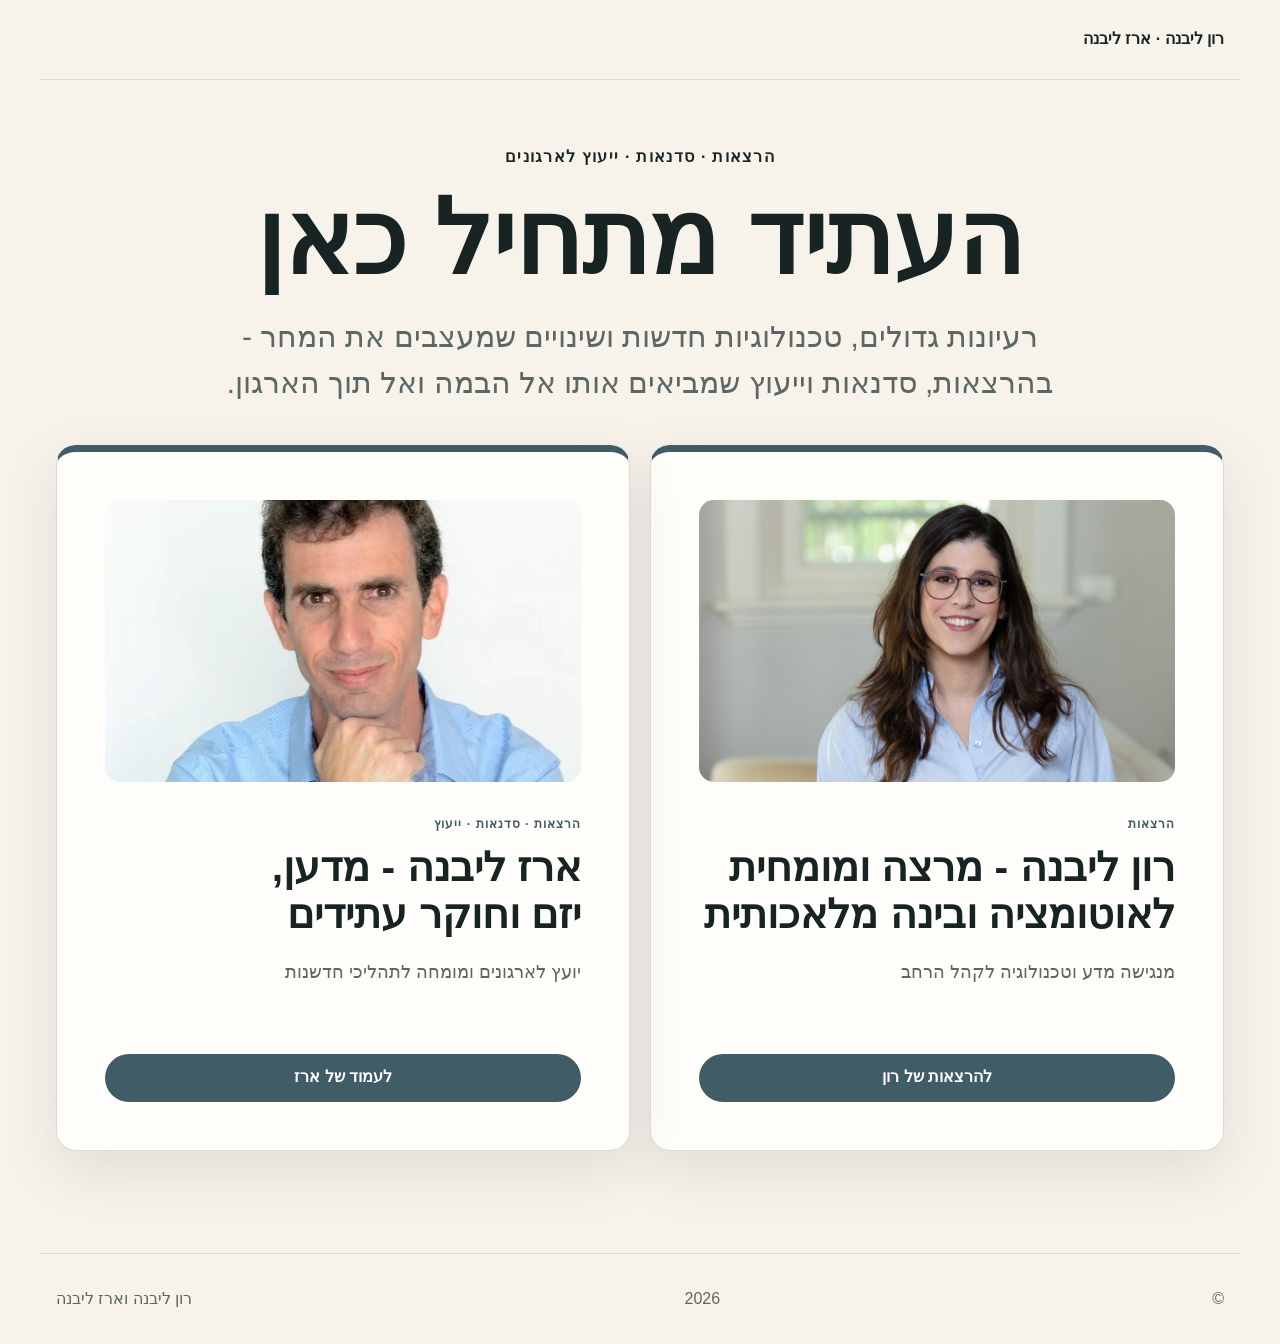
==== index.html @ 90729478 "feat: refresh speaker site and client proof" ====
<!doctype html>
<html lang="he" dir="rtl">
<head>
  <meta charset="utf-8">
  <meta name="viewport" content="width=device-width, initial-scale=1">
  <title>רון ליבנה · ארז ליבנה</title>
  <meta name="description" content="האתר הרשמי של רון ליבנה וארז ליבנה: הרצאות לארגונים על בינה מלאכותית, מדע, עתיד וחדשנות, לצד סדנאות וייעוץ להנהלות.">
  <link rel="canonical" href="https://ronronlivneh-prog.github.io/">
  <meta property="og:title" content="רון ליבנה · ארז ליבנה - הרצאות לארגונים">
  <meta property="og:description" content="שני מרצים ושני מסלולים נפרדים: רון על AI, מדע וטכנולוגיה; ארז על עתיד, חדשנות וחשיבה אסטרטגית.">
  <meta property="og:url" content="https://ronronlivneh-prog.github.io/">
  <meta property="og:image" content="https://ronronlivneh-prog.github.io/assets/images/ron/ron-livneh-blue-shirt.jpg">
  <link rel="stylesheet" href="/assets/css/styles.css">
  <script src="/assets/js/site.js" defer></script>
</head>
<body>
  <a class="skip-link" href="#main">דלגו לתוכן</a>
  <header class="site-header">
    <a class="site-brand" href="/">רון ליבנה · ארז ליבנה</a>
  </header>
  <main id="main" class="section gateway-section gateway-section--shared-accent">
    <div class="gateway-intro">
      <p class="eyebrow">הרצאות · סדנאות · ייעוץ לארגונים</p>
      <h1>העתיד מתחיל כאן</h1>
      <p>רעיונות גדולים, טכנולוגיות חדשות ושינויים שמעצבים את המחר - בהרצאות, סדנאות וייעוץ שמביאים אותו אל הבמה ואל תוך הארגון.</p>
    </div>
    <div class="speaker-gateway">
      <article class="speaker-card speaker-ron">
        <img class="speaker-card__portrait" src="/assets/images/ron/ron-livneh-blue-shirt.jpg" alt="רון ליבנה" width="1100" height="1650">
        <div>
          <p class="speaker-card__label">הרצאות</p>
          <h2>רון ליבנה - מרצה ומומחית לאוטומציה ובינה מלאכותית</h2>
          <p class="speaker-card__lead">מנגישה מדע וטכנולוגיה לקהל הרחב</p>
        </div>
        <a class="button speaker-route" href="/ron-livneh/">להרצאות של רון</a>
      </article>
      <article class="speaker-card speaker-erez">
        <img class="speaker-card__portrait" src="/assets/images/erez/erez-livneh-portrait.webp" alt="ארז ליבנה" width="449" height="678">
        <div>
          <p class="speaker-card__label">הרצאות · סדנאות · ייעוץ</p>
          <h2>ארז ליבנה - מדען, יזם וחוקר עתידים</h2>
          <p class="speaker-card__lead">יועץ לארגונים ומומחה לתהליכי חדשנות</p>
        </div>
        <a class="button speaker-route" href="/erez-livneh/">לעמוד של ארז</a>
      </article>
    </div>
  </main>
  <footer class="site-footer">© <span data-current-year>2026</span> רון ליבנה וארז ליבנה</footer>
</body>
</html>
---- assets/css/styles.css ----
:root {
  --cream: #f7f3eb;
  --paper: #fffdf9;
  --ink: #182424;
  --muted: #5b6765;
  --line: #d9ddd8;
  --ron: #137d80;
  --ron-soft: #d8efed;
  --erez: #a65332;
  --erez-soft: #f1dfd2;
  --gateway-accent: #405c66;
  --gateway-accent-soft: #e3eaeb;
  --radius: 1.25rem;
  --shadow: 0 1.25rem 3.5rem rgb(24 36 36 / 10%);
  --max-width: 75rem;
}

*, *::before, *::after { box-sizing: border-box; }
html { scroll-behavior: smooth; }

body {
  margin: 0;
  background: var(--cream);
  color: var(--ink);
  font-family: Arial, "Noto Sans Hebrew", sans-serif;
  font-size: 1rem;
  line-height: 1.65;
}

a { color: inherit; }
img { display: block; max-inline-size: 100%; block-size: auto; }
a:focus-visible, button:focus-visible, input:focus-visible, select:focus-visible, textarea:focus-visible {
  outline: 0.2rem solid currentColor;
  outline-offset: 0.2rem;
}

.skip-link {
  position: fixed;
  inset-block-start: 0.5rem;
  inset-inline-start: 0.5rem;
  z-index: 10;
  transform: translateY(-150%);
  background: var(--ink);
  color: white;
  padding: 0.6rem 1rem;
}
.skip-link:focus { transform: translateY(0); }

.site-header, .site-footer, .section {
  width: min(100% - 2rem, var(--max-width));
  margin-inline: auto;
  padding-inline: clamp(0rem, 2vw, 1rem);
}
.site-header {
  display: flex;
  align-items: center;
  justify-content: space-between;
  gap: 1rem;
  min-height: 5rem;
  border-block-end: 1px solid var(--line);
}
.site-brand { font-weight: 700; text-decoration: none; }
.site-nav { display: flex; flex-wrap: wrap; gap: 1.25rem; font-size: 0.95rem; }
.site-nav a { text-decoration: none; }
.site-nav a:hover { text-decoration: underline; text-underline-offset: 0.25em; }
.section { padding-block: clamp(3rem, 8vw, 7rem); }
.gateway-section { padding-block-start: clamp(2rem, 5vw, 4rem); }

h1, h2, h3 { line-height: 1.15; text-wrap: balance; }
h1 { font-size: clamp(2.25rem, 6vw, 5rem); max-width: 15ch; }
.lead { color: var(--muted); font-size: clamp(1.2rem, 2.2vw, 1.6rem); max-width: 46rem; }
.gateway-intro {
  max-width: 68rem;
  margin-inline: auto;
  text-align: center;
}
.gateway-intro h1 {
  max-width: none;
  margin-block: 0.35rem 1rem;
  font-size: clamp(3.25rem, 8vw, 6.75rem);
}
.gateway-intro > p:last-child {
  max-width: 58rem;
  margin: 0 auto;
  color: var(--muted);
  font-size: clamp(1.25rem, 2.4vw, 1.85rem);
  line-height: 1.55;
}
.gateway-intro .eyebrow { font-size: clamp(0.85rem, 1.3vw, 1rem); }
.eyebrow, .speaker-card__label {
  margin-block: 0 0.6rem;
  font-size: 0.78rem;
  font-weight: 800;
  letter-spacing: 0.08em;
}

.speaker-gateway, .content-grid {
  display: grid;
  grid-template-columns: repeat(2, minmax(0, 1fr));
  gap: 1.25rem;
  margin-block-start: 2.5rem;
}
.speaker-card, .contact-panel {
  min-height: 18rem;
  padding: clamp(1.5rem, 4vw, 3rem);
  border: 1px solid var(--line);
  border-radius: var(--radius);
  background: var(--paper);
  box-shadow: var(--shadow);
}
.speaker-card { display: flex; flex-direction: column; justify-content: space-between; gap: 2rem; }
.speaker-card__portrait {
  width: 100%;
  height: clamp(12rem, 22vw, 18rem);
  border-radius: calc(var(--radius) * 0.75);
  background: var(--cream);
  object-fit: cover;
  object-position: center 20%;
}
.speaker-card h2 { margin-block: 0; font-size: clamp(1.75rem, 3.2vw, 2.85rem); }
.speaker-card__lead { color: var(--muted); font-size: 1.15rem; }
.speaker-card.speaker-ron { border-block-start: 0.45rem solid var(--ron); }
.speaker-card.speaker-erez { border-block-start: 0.45rem solid var(--erez); }
.speaker-card.speaker-ron .speaker-card__label { color: var(--ron); }
.speaker-card.speaker-erez .speaker-card__label { color: var(--erez); }
.gateway-section--shared-accent .speaker-card {
  border-block-start: 0.45rem solid var(--gateway-accent);
}
.gateway-section--shared-accent .speaker-card__portrait { background: var(--gateway-accent-soft); }
.gateway-section--shared-accent .speaker-card.speaker-ron .speaker-card__label,
.gateway-section--shared-accent .speaker-card.speaker-erez .speaker-card__label { color: var(--gateway-accent); }
.gateway-section--shared-accent .speaker-card .button { background: var(--gateway-accent); }

.hero,
.story-section,
.lecture-layout,
.special-feature,
.contact-panel {
  display: grid;
  grid-template-columns: minmax(0, 1.05fr) minmax(18rem, 0.75fr);
  align-items: center;
  gap: clamp(2rem, 6vw, 6rem);
}
.hero { min-height: calc(100vh - 5rem); }
.hero__copy > p:not(.eyebrow) { max-width: 42rem; }
.hero__media { margin: 0; border-radius: 50% 50% var(--radius) var(--radius); overflow: hidden; background: var(--ron-soft); }
.hero__media img,
.story-section__media img { display: block; width: 100%; height: auto; }
.hero__media img { aspect-ratio: 4 / 5; object-fit: cover; object-position: center 20%; }

.section--paper {
  width: 100%;
  max-width: none;
  padding-inline: max(calc((100% - var(--max-width)) / 2 + 1rem), 1rem);
  background: var(--paper);
}
.section-heading { max-width: 48rem; margin-block-end: 2.5rem; }
.section-heading h2,
.story-section h2,
.special-feature h2,
.lecture-layout h2,
.takeaway h2,
.credibility-block h2,
.proof-section h2 { font-size: clamp(1.9rem, 4vw, 3.4rem); margin-block: 0.35rem 1rem; }
.card-grid { display: grid; gap: 1.25rem; }
.card-grid--three { grid-template-columns: repeat(3, minmax(0, 1fr)); }
.content-card {
  display: flex;
  flex-direction: column;
  min-height: 23rem;
  padding: clamp(1.5rem, 3vw, 2.5rem);
  border: 1px solid var(--line);
  border-radius: var(--radius);
  background: var(--cream);
}
.content-card h3 { font-size: clamp(1.35rem, 2.4vw, 2rem); }
.content-card .text-link { margin-block-start: auto; }
.card-index { color: var(--ron); font-weight: 800; }
.text-link { color: var(--ron); font-weight: 800; text-underline-offset: 0.25em; }

.special-feature {
  margin-block: clamp(2rem, 5vw, 5rem);
  border: 1px solid color-mix(in srgb, var(--ron) 35%, var(--line));
  border-radius: calc(var(--radius) * 1.5);
  background: linear-gradient(135deg, var(--paper), var(--ron-soft));
  box-shadow: var(--shadow);
}
.special-feature__mark { color: var(--ron); font-size: clamp(3rem, 8vw, 7rem); font-weight: 900; line-height: 0.82; opacity: 0.18; text-align: center; }
.story-section__media { margin: 0; border-radius: var(--radius); overflow: hidden; box-shadow: var(--shadow); }
.story-section__media img { aspect-ratio: 4 / 3; object-fit: cover; }
.story-section__portrait { object-position: center 18%; }

.logo-strip { display: grid; grid-template-columns: repeat(3, minmax(0, 1fr)); gap: 1rem; align-items: stretch; margin-block: 2.5rem; }
.logo-strip img {
  width: 100%;
  height: 6.5rem;
  padding: 1rem;
  border: 1px solid var(--line);
  border-radius: 0.75rem;
  background: white;
  object-fit: contain;
}
.proof-section > p:not(.eyebrow) { max-width: 58rem; }
.testimonial-quote p { line-height: 1.55; }
blockquote { max-width: 50rem; margin: 3rem 0 0; padding-inline-start: 1.5rem; border-inline-start: 0.35rem solid var(--ron); }
blockquote p { margin: 0; font-size: clamp(1.4rem, 3vw, 2.25rem); font-weight: 700; }
blockquote footer { margin-block-start: 0.75rem; color: var(--muted); }

.contact-panel {
  width: min(100% - 2rem, var(--max-width));
  min-height: 0;
  margin-block: clamp(2rem, 5vw, 5rem);
  background: var(--ink);
  color: white;
}
.contact-panel h2 { margin-block: 0.25rem; font-size: clamp(1.8rem, 4vw, 3rem); }
.contact-panel .button { background: white; color: var(--ink); }
.contact-panel__intro { align-self: start; }
.contact-form {
  display: grid;
  gap: 1rem;
  padding: clamp(1.25rem, 3vw, 2rem);
  border-radius: var(--radius);
  background: var(--paper);
  color: var(--ink);
}
.local-form-notice {
  margin: 0;
  padding: 0.8rem 1rem;
  border-inline-start: 0.3rem solid currentColor;
  border-radius: 0.5rem;
  background: var(--cream);
  font-weight: 700;
}
.contact-form fieldset { display: grid; gap: 1rem; min-inline-size: 0; margin: 0; padding: 0; border: 0; }
.contact-form fieldset[disabled] { opacity: 0.68; }
.form-grid { display: grid; grid-template-columns: repeat(2, minmax(0, 1fr)); gap: 1rem; }
.contact-form label { display: grid; gap: 0.35rem; font-size: 0.9rem; font-weight: 700; }
.contact-form input,
.contact-form select,
.contact-form textarea {
  width: 100%;
  min-height: 3rem;
  border: 1px solid var(--line);
  border-radius: 0.65rem;
  background: white;
  color: var(--ink);
  font: inherit;
  padding: 0.7rem 0.85rem;
}
.contact-form textarea { resize: vertical; }
.contact-form .button { justify-self: start; border: 0; background: var(--ink); color: white; cursor: pointer; }
.contact-form .button:disabled { cursor: wait; opacity: 0.6; }
.form-consent, .form-status { margin: 0; color: var(--muted); font-size: 0.82rem; }
.form-status { min-height: 1.5rem; font-weight: 700; }
.honeypot { position: absolute !important; inline-size: 1px; block-size: 1px; overflow: hidden; clip-path: inset(50%); white-space: nowrap; }
.site-footer { display: flex; justify-content: space-between; gap: 1rem; }

.lecture-hero { padding-block-end: clamp(3rem, 6vw, 5rem); }
.lecture-hero h1 { max-width: 18ch; }
.breadcrumbs { display: flex; gap: 0.6rem; color: var(--muted); font-size: 0.9rem; margin-block-end: 3rem; }
.lecture-layout { align-items: start; }
.audience-card { padding: 2rem; border-radius: var(--radius); background: var(--ron-soft); }
.audience-card h2 { font-size: 1.35rem; }
.topic-list { list-style: none; margin: 2.5rem 0 0; padding: 0; border-block-start: 1px solid var(--line); }
.topic-list li { display: grid; grid-template-columns: 3rem 1fr; gap: 1rem; align-items: center; padding-block: 1.25rem; border-block-end: 1px solid var(--line); font-size: clamp(1.05rem, 2vw, 1.35rem); }
.topic-list span { color: var(--ron); font-size: 0.8rem; font-weight: 800; }
.takeaway { border-radius: calc(var(--radius) * 1.5); background: var(--ron-soft); padding-inline: clamp(1.5rem, 5vw, 5rem); }
.takeaway .lead { color: var(--ink); }
.former-names { max-width: 55rem; margin-block-start: 2rem; padding-block-start: 1.5rem; border-block-start: 1px solid color-mix(in srgb, var(--ron) 30%, transparent); }
.credibility-block { max-width: 55rem; margin-inline: auto; }
.lecture-page--beauty .lecture-hero { background: linear-gradient(180deg, transparent, #f0ded7); }

.speaker-erez .hero__media { background: var(--erez-soft); }
.speaker-erez .card-index,
.speaker-erez .text-link,
.speaker-erez .topic-list span { color: var(--erez); }
.speaker-erez .audience-card,
.speaker-erez .takeaway { background: var(--erez-soft); }
.speaker-erez .former-names { border-block-start-color: color-mix(in srgb, var(--erez) 30%, transparent); }

.service-grid { grid-template-columns: repeat(2, minmax(0, 1fr)); }
.service-card {
  display: grid;
  grid-template-columns: 4rem 1fr;
  gap: 1.25rem;
  padding: clamp(1.5rem, 4vw, 3rem);
  border: 1px solid var(--line);
  border-radius: var(--radius);
  background: var(--paper);
}
.service-card h3 { margin-block-start: 0; font-size: clamp(1.45rem, 2.5vw, 2.1rem); }
.service-card__number { color: var(--erez); font-size: 0.85rem; font-weight: 800; }
.consulting-section {
  display: grid;
  grid-template-columns: minmax(16rem, 0.55fr) minmax(0, 1.2fr);
  align-items: center;
  gap: clamp(2rem, 7vw, 7rem);
  border-radius: calc(var(--radius) * 1.5);
  background: linear-gradient(135deg, var(--erez-soft), var(--paper));
  box-shadow: var(--shadow);
  padding-inline: clamp(1.5rem, 5vw, 5rem);
}
.consulting-section figure { align-self: end; margin: 0; }
.consulting-section img { display: block; max-width: 100%; max-height: 32rem; margin-inline: auto; object-fit: contain; }
.evidence-section { display: grid; grid-template-columns: 1.1fr 0.9fr; gap: clamp(2rem, 6vw, 6rem); align-items: start; }
.button {
  display: inline-flex;
  align-items: center;
  justify-content: center;
  min-height: 3rem;
  margin-block-start: 1rem;
  padding-inline: 1.25rem;
  border-radius: 999px;
  background: var(--ink);
  color: white;
  font-weight: 700;
  text-decoration: none;
}
.speaker-ron .button { background: var(--ron); }
.speaker-erez .button { background: var(--erez); }
.speaker-ron .contact-panel__intro .button,
.speaker-erez .contact-panel__intro .button { background: white; color: var(--ink); }
.site-footer { padding-block: 2rem; color: var(--muted); border-block-start: 1px solid var(--line); }

@media (max-width: 48rem) {
  .speaker-gateway, .content-grid { grid-template-columns: 1fr; }
  .speaker-card { min-height: 15rem; }
  .site-header { align-items: flex-start; flex-direction: column; padding-block: 1rem; }
  .hero, .story-section, .lecture-layout, .special-feature, .contact-panel { grid-template-columns: 1fr; }
  .hero { min-height: 0; }
  .hero__media { max-height: 32rem; }
  .card-grid--three { grid-template-columns: 1fr; }
  .content-card { min-height: 0; }
  .logo-strip { grid-template-columns: repeat(2, minmax(0, 1fr)); }
  .logo-strip--ron > :last-child:nth-child(odd) { grid-column: 1 / -1; justify-self: center; width: calc(50% - 0.5rem); }
  .form-grid { grid-template-columns: 1fr; }
  .site-footer { flex-direction: column; }
  .service-grid, .consulting-section, .evidence-section { grid-template-columns: 1fr; }
  .consulting-section figure { order: 2; }
}

@media (prefers-reduced-motion: reduce) {
  html { scroll-behavior: auto; }
  *, *::before, *::after { transition-duration: 0.01ms !important; animation-duration: 0.01ms !important; }
}
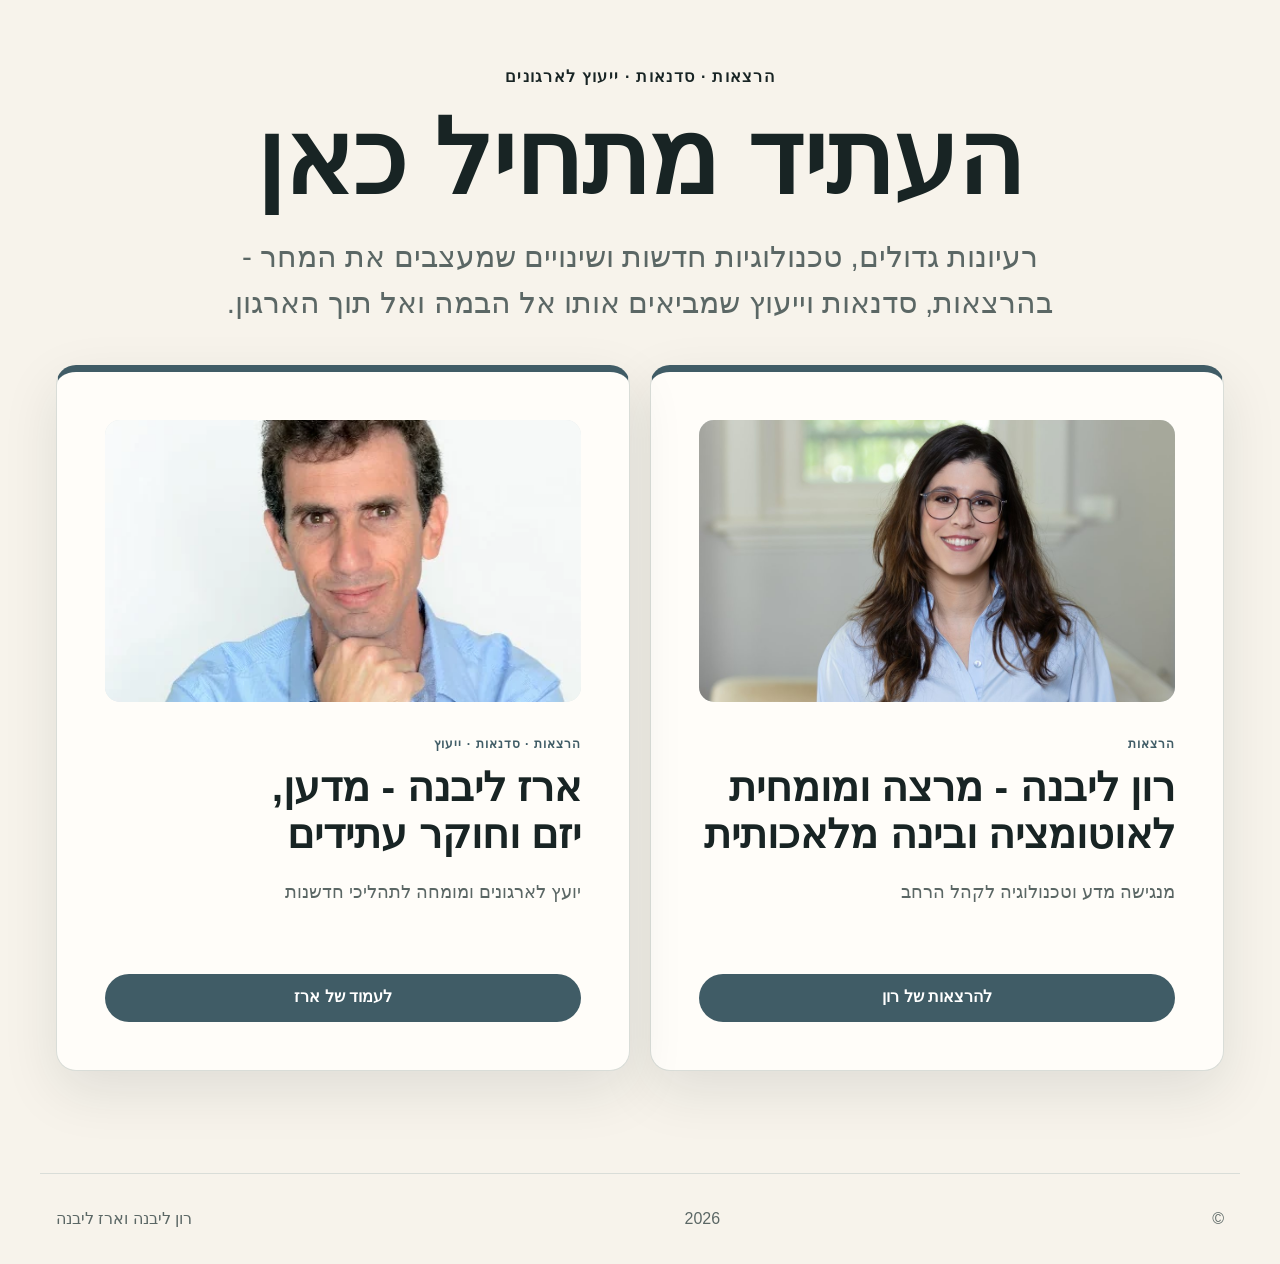
==== commit febf45fe: "fix: clarify homepage navigation" ====
--- a/index.html
+++ b/index.html
@@ -15,9 +15,6 @@
 </head>
 <body>
   <a class="skip-link" href="#main">דלגו לתוכן</a>
-  <header class="site-header">
-    <a class="site-brand" href="/">רון ליבנה · ארז ליבנה</a>
-  </header>
   <main id="main" class="section gateway-section gateway-section--shared-accent">
     <div class="gateway-intro">
       <p class="eyebrow">הרצאות · סדנאות · ייעוץ לארגונים</p>
--- a/assets/css/styles.css
+++ b/assets/css/styles.css
@@ -186,6 +186,17 @@
   box-shadow: var(--shadow);
 }
 .special-feature__mark { color: var(--ron); font-size: clamp(3rem, 8vw, 7rem); font-weight: 900; line-height: 0.82; opacity: 0.18; text-align: center; }
+.special-feature--compact {
+  grid-template-columns: 1fr;
+  width: min(100% - 2rem, 64rem);
+  min-height: 0;
+  margin-block: 1.5rem 3rem;
+  padding: clamp(1.25rem, 2.5vw, 2rem);
+  box-shadow: none;
+}
+.special-feature--compact h2 { margin-block: 0.25rem 0.65rem; font-size: clamp(1.5rem, 3vw, 2.2rem); }
+.special-feature--compact .lead { max-width: 58rem; margin-block: 0 0.75rem; font-size: 1rem; }
+.special-feature--compact .text-link { color: #075f5b; }
 .story-section__media { margin: 0; border-radius: var(--radius); overflow: hidden; box-shadow: var(--shadow); }
 .story-section__media img { aspect-ratio: 4 / 3; object-fit: cover; }
 .story-section__portrait { object-position: center 18%; }
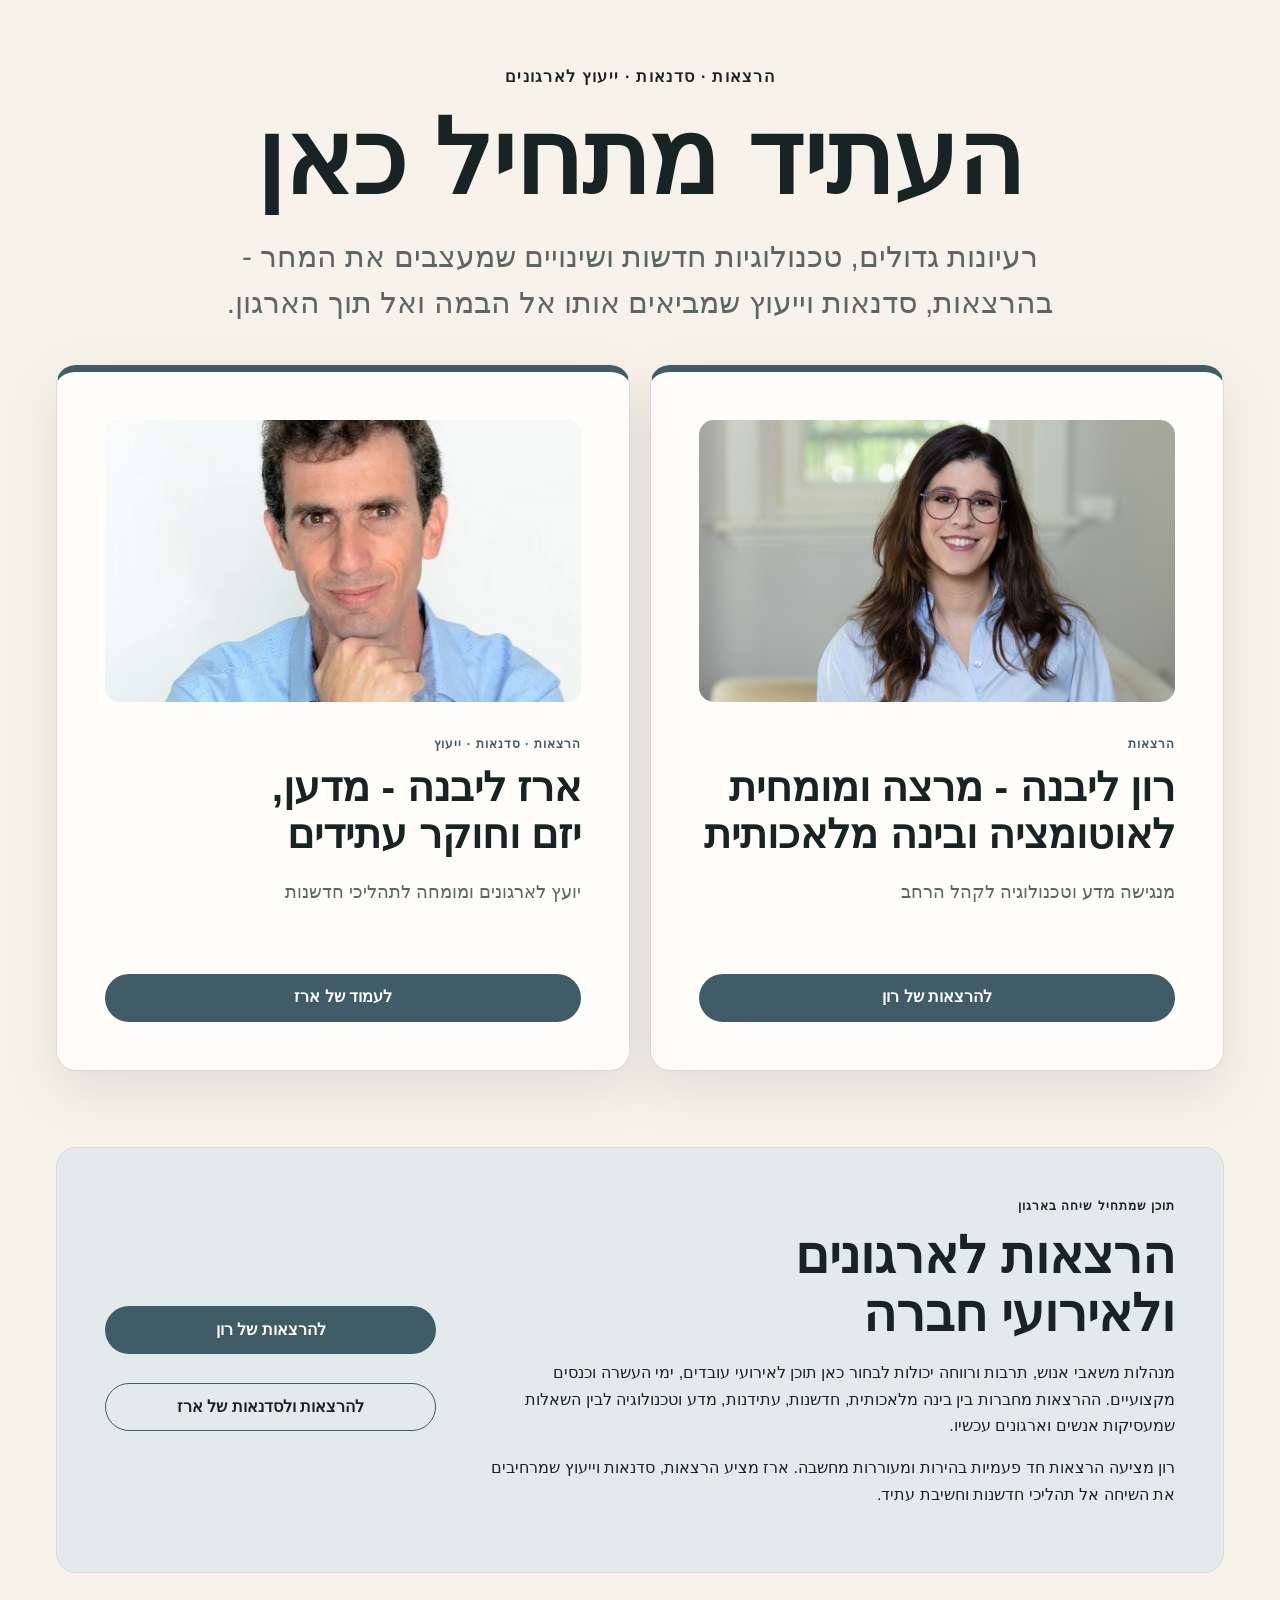
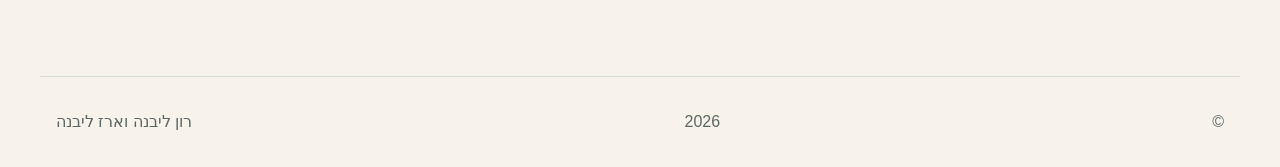
==== commit c3e91280: "feat: target organization event searches" ====
--- a/index.html
+++ b/index.html
@@ -3,15 +3,21 @@
 <head>
   <meta charset="utf-8">
   <meta name="viewport" content="width=device-width, initial-scale=1">
-  <title>רון ליבנה · ארז ליבנה</title>
-  <meta name="description" content="האתר הרשמי של רון ליבנה וארז ליבנה: הרצאות לארגונים על בינה מלאכותית, מדע, עתיד וחדשנות, לצד סדנאות וייעוץ להנהלות.">
-  <link rel="canonical" href="https://ronronlivneh-prog.github.io/">
-  <meta property="og:title" content="רון ליבנה · ארז ליבנה - הרצאות לארגונים">
+  <title>רון ליבנה וארז ליבנה | הרצאות על חדשנות, עתידנות, מדע וטכנולוגיה</title>
+  <meta name="description" content="האתר הרשמי של רון ליבנה וארז ליבנה: הרצאות לארגונים, אירועי חברה וכנסים מקצועיים בנושאי בינה מלאכותית, חדשנות, עתידנות, מדע וטכנולוגיה.">
+  <link rel="canonical" href="https://www.livnehtalks.co.il/">
+  <meta property="og:title" content="רון ליבנה וארז ליבנה | הרצאות על חדשנות, עתידנות, מדע וטכנולוגיה">
   <meta property="og:description" content="שני מרצים ושני מסלולים נפרדים: רון על AI, מדע וטכנולוגיה; ארז על עתיד, חדשנות וחשיבה אסטרטגית.">
-  <meta property="og:url" content="https://ronronlivneh-prog.github.io/">
-  <meta property="og:image" content="https://ronronlivneh-prog.github.io/assets/images/ron/ron-livneh-blue-shirt.jpg">
+  <meta property="og:url" content="https://www.livnehtalks.co.il/">
+  <meta property="og:image" content="https://www.livnehtalks.co.il/assets/images/ron/ron-livneh-blue-shirt.jpg">
+  <meta property="og:type" content="website">
+  <meta property="og:locale" content="he_IL">
+  <meta property="og:site_name" content="רון ליבנה וארז ליבנה">
   <link rel="stylesheet" href="/assets/css/styles.css">
   <script src="/assets/js/site.js" defer></script>
+  <script type="application/ld+json">
+    {"@context":"https://schema.org","@graph":[{"@type":"WebSite","@id":"https://www.livnehtalks.co.il/#website","url":"https://www.livnehtalks.co.il/","name":"רון ליבנה וארז ליבנה - הרצאות לארגונים","description":"האתר הרשמי של רון ליבנה וארז ליבנה: הרצאות, סדנאות וייעוץ בנושאי חדשנות, עתידנות, מדע וטכנולוגיה.","inLanguage":"he-IL"},{"@type":"Organization","@id":"https://www.livnehtalks.co.il/#organization","name":"Livneh Talks","url":"https://www.livnehtalks.co.il/","founder":[{"@type":"Person","name":"רון ליבנה","url":"https://www.livnehtalks.co.il/ron-livneh/"},{"@type":"Person","name":"ארז ליבנה","url":"https://www.livnehtalks.co.il/erez-livneh/"}]},{"@type":"ItemList","name":"מרצים","itemListElement":[{"@type":"ListItem","position":1,"url":"https://www.livnehtalks.co.il/ron-livneh/","name":"רון ליבנה"},{"@type":"ListItem","position":2,"url":"https://www.livnehtalks.co.il/erez-livneh/","name":"ארז ליבנה"}]}]}
+  </script>
 </head>
 <body>
   <a class="skip-link" href="#main">דלגו לתוכן</a>
@@ -41,6 +47,18 @@
         <a class="button speaker-route" href="/erez-livneh/">לעמוד של ארז</a>
       </article>
     </div>
+    <section id="organization-events" class="organization-events" aria-labelledby="organization-events-title">
+      <div>
+        <p class="eyebrow">תוכן שמתחיל שיחה בארגון</p>
+        <h2 id="organization-events-title">הרצאות לארגונים ולאירועי חברה</h2>
+        <p>מנהלות משאבי אנוש, תרבות ורווחה יכולות לבחור כאן תוכן לאירועי עובדים, ימי העשרה וכנסים מקצועיים. ההרצאות מחברות בין בינה מלאכותית, חדשנות, עתידנות, מדע וטכנולוגיה לבין השאלות שמעסיקות אנשים וארגונים עכשיו.</p>
+        <p>רון מציעה הרצאות חד פעמיות בהירות ומעוררות מחשבה. ארז מציע הרצאות, סדנאות וייעוץ שמרחיבים את השיחה אל תהליכי חדשנות וחשיבת עתיד.</p>
+      </div>
+      <div class="organization-events__actions" aria-label="בחירת מרצה לארגון">
+        <a class="button" href="/ron-livneh/">להרצאות של רון</a>
+        <a class="button button--secondary" href="/erez-livneh/">להרצאות ולסדנאות של ארז</a>
+      </div>
+    </section>
   </main>
   <footer class="site-footer">© <span data-current-year>2026</span> רון ליבנה וארז ליבנה</footer>
 </body>
--- a/assets/css/styles.css
+++ b/assets/css/styles.css
@@ -130,6 +130,22 @@
 .gateway-section--shared-accent .speaker-card.speaker-ron .speaker-card__label,
 .gateway-section--shared-accent .speaker-card.speaker-erez .speaker-card__label { color: var(--gateway-accent); }
 .gateway-section--shared-accent .speaker-card .button { background: var(--gateway-accent); }
+.organization-events {
+  display: grid;
+  grid-template-columns: minmax(0, 1.35fr) minmax(14rem, 0.65fr);
+  gap: clamp(1.5rem, 4vw, 4rem);
+  align-items: center;
+  margin-block-start: clamp(2rem, 6vw, 5rem);
+  padding: clamp(1.5rem, 4vw, 3rem);
+  border: 1px solid var(--line);
+  border-radius: var(--radius);
+  background: var(--gateway-accent-soft);
+}
+.organization-events h2 { margin-block: 0.35rem 1rem; font-size: clamp(1.9rem, 4vw, 3.4rem); }
+.organization-events p:not(.eyebrow) { max-width: 52rem; }
+.organization-events__actions { display: grid; gap: 0.8rem; }
+.organization-events__actions .button { text-align: center; background: var(--gateway-accent); }
+.organization-events__actions .button--secondary { background: transparent; color: var(--ink); border: 1px solid var(--gateway-accent); }
 
 .hero,
 .story-section,
@@ -165,17 +181,31 @@
 .card-grid { display: grid; gap: 1.25rem; }
 .card-grid--three { grid-template-columns: repeat(3, minmax(0, 1fr)); }
 .content-card {
-  display: flex;
-  flex-direction: column;
+  display: grid;
+  grid-template-rows: 2rem 8.75rem 7.5rem auto 2rem;
+  gap: 1rem;
   min-height: 23rem;
   padding: clamp(1.5rem, 3vw, 2.5rem);
   border: 1px solid var(--line);
   border-radius: var(--radius);
   background: var(--cream);
 }
-.content-card h3 { font-size: clamp(1.35rem, 2.4vw, 2rem); }
-.content-card .text-link { margin-block-start: auto; }
-.card-index { color: var(--ron); font-weight: 800; }
+.lecture-card__image {
+  width: 100%;
+  aspect-ratio: 3 / 2;
+  margin: 0;
+  border-radius: calc(var(--radius) * 0.65);
+  object-fit: cover;
+}
+.content-card h3 {
+  display: flex;
+  align-items: center;
+  margin: 0;
+  font-size: clamp(1.35rem, 2.4vw, 2rem);
+}
+.content-card > p:not(.card-index) { margin: 0; }
+.content-card .text-link { align-self: end; margin: 0; }
+.card-index { margin: 0; color: var(--ron); font-weight: 800; }
 .text-link { color: var(--ron); font-weight: 800; text-underline-offset: 0.25em; }
 
 .special-feature {
@@ -188,12 +218,24 @@
 .special-feature__mark { color: var(--ron); font-size: clamp(3rem, 8vw, 7rem); font-weight: 900; line-height: 0.82; opacity: 0.18; text-align: center; }
 .special-feature--compact {
   grid-template-columns: 1fr;
-  width: min(100% - 2rem, 64rem);
+  width: min(100% - 2rem, 50rem);
   min-height: 0;
-  margin-block: 1.5rem 3rem;
-  padding: clamp(1.25rem, 2.5vw, 2rem);
+  margin-block: 1.25rem 2.5rem;
+  padding: clamp(1rem, 2vw, 1.5rem);
   box-shadow: none;
 }
+.special-feature__image {
+  width: 100%;
+  max-width: 23rem;
+  max-height: 10rem;
+  margin-block: 0.75rem 1rem;
+  border-radius: calc(var(--radius) * 0.65);
+  object-fit: cover;
+  object-position: center 35%;
+}
+.special-feature__media { margin: 0; }
+.special-feature__credit { margin-block: -0.55rem 0.75rem; color: var(--muted); font-size: 0.72rem; }
+.special-feature__credit a { color: inherit; }
 .special-feature--compact h2 { margin-block: 0.25rem 0.65rem; font-size: clamp(1.5rem, 3vw, 2.2rem); }
 .special-feature--compact .lead { max-width: 58rem; margin-block: 0 0.75rem; font-size: 1rem; }
 .special-feature--compact .text-link { color: #075f5b; }
@@ -269,6 +311,15 @@
 
 .lecture-hero { padding-block-end: clamp(3rem, 6vw, 5rem); }
 .lecture-hero h1 { max-width: 18ch; }
+.lecture-hero__media { max-width: 64rem; margin: 2.25rem 0 0; }
+.lecture-hero__media img {
+  width: 100%;
+  aspect-ratio: 16 / 9;
+  border-radius: var(--radius);
+  box-shadow: var(--shadow);
+  object-fit: cover;
+}
+.lecture-hero__image--portrait { object-position: center 12%; }
 .breadcrumbs { display: flex; gap: 0.6rem; color: var(--muted); font-size: 0.9rem; margin-block-end: 3rem; }
 .lecture-layout { align-items: start; }
 .audience-card { padding: 2rem; border-radius: var(--radius); background: var(--ron-soft); }
@@ -314,7 +365,25 @@
 }
 .consulting-section figure { align-self: end; margin: 0; }
 .consulting-section img { display: block; max-width: 100%; max-height: 32rem; margin-inline: auto; object-fit: contain; }
+.venture-section {
+  background: var(--paper);
+  border-inline-start: 0.5rem solid var(--erez);
+  border-radius: var(--radius);
+  box-shadow: var(--shadow);
+}
+.venture-section > * { max-width: 65rem; }
 .evidence-section { display: grid; grid-template-columns: 1.1fr 0.9fr; gap: clamp(2rem, 6vw, 6rem); align-items: start; }
+.media-grid { display: grid; grid-template-columns: repeat(2, minmax(0, 1fr)); gap: 1.25rem; }
+.media-card {
+  margin: 0;
+  padding: 1rem;
+  border: 1px solid var(--line);
+  border-radius: var(--radius);
+  background: var(--paper);
+  box-shadow: var(--shadow);
+}
+.media-card video { display: block; width: 100%; aspect-ratio: 16 / 9; border-radius: 0.75rem; background: #111; }
+.media-card figcaption { padding: 0.8rem 0.25rem 0.15rem; font-weight: 700; }
 .button {
   display: inline-flex;
   align-items: center;
@@ -342,12 +411,17 @@
   .hero { min-height: 0; }
   .hero__media { max-height: 32rem; }
   .card-grid--three { grid-template-columns: 1fr; }
-  .content-card { min-height: 0; }
+  .content-card { display: flex; flex-direction: column; gap: 0; min-height: 0; }
+  .content-card h3 { display: block; margin-block: 1rem; }
+  .content-card > p:not(.card-index) { margin-block: 0 1rem; }
+  .lecture-card__image { margin-block-end: 1.25rem; }
   .logo-strip { grid-template-columns: repeat(2, minmax(0, 1fr)); }
   .logo-strip--ron > :last-child:nth-child(odd) { grid-column: 1 / -1; justify-self: center; width: calc(50% - 0.5rem); }
   .form-grid { grid-template-columns: 1fr; }
   .site-footer { flex-direction: column; }
   .service-grid, .consulting-section, .evidence-section { grid-template-columns: 1fr; }
+  .organization-events { grid-template-columns: 1fr; }
+  .media-grid { grid-template-columns: 1fr; }
   .consulting-section figure { order: 2; }
 }
 
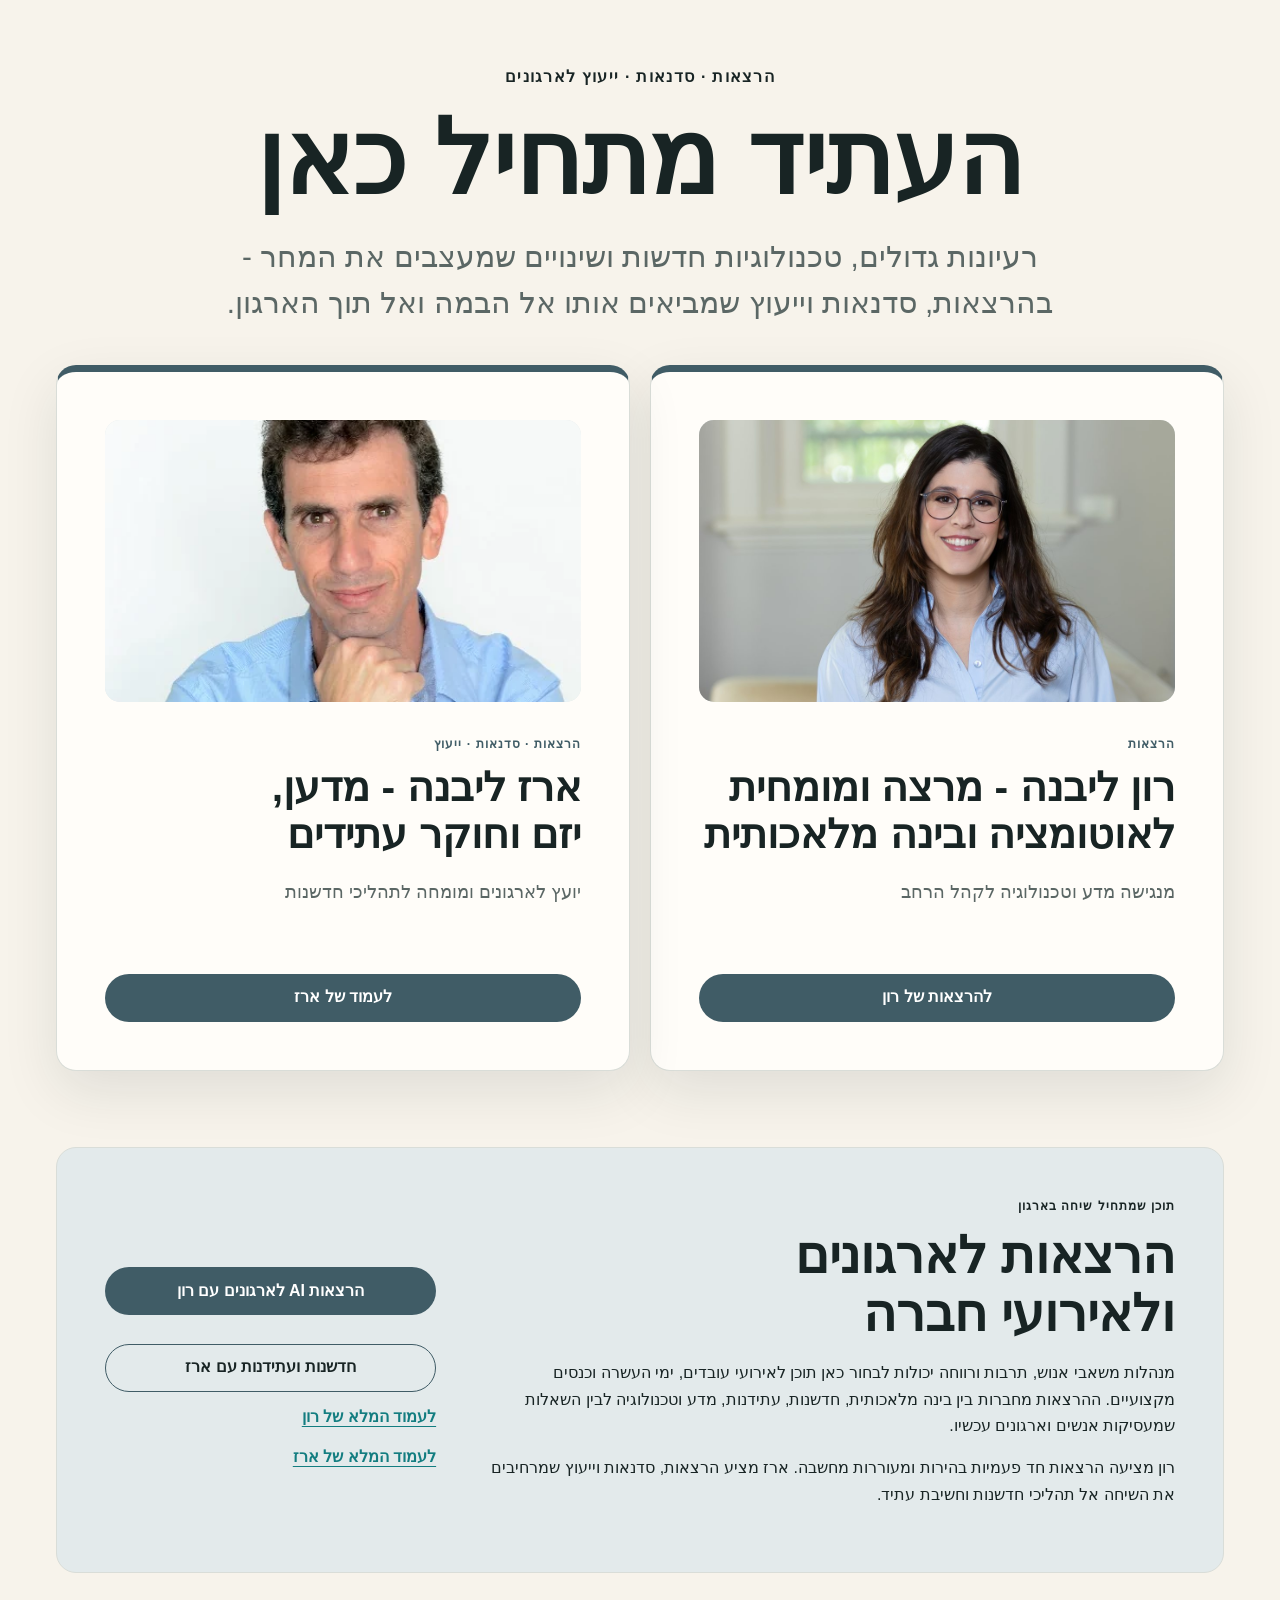
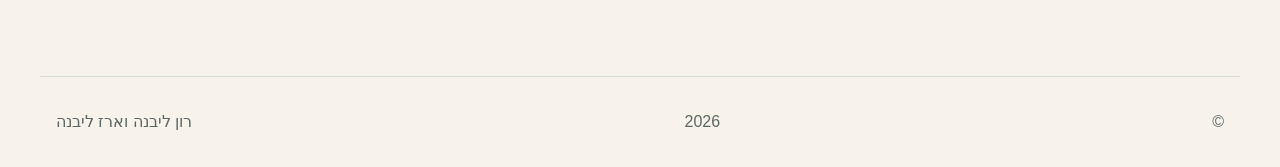
==== commit f4791470: "feat: add organization SEO landing pages" ====
--- a/index.html
+++ b/index.html
@@ -55,8 +55,10 @@
         <p>רון מציעה הרצאות חד פעמיות בהירות ומעוררות מחשבה. ארז מציע הרצאות, סדנאות וייעוץ שמרחיבים את השיחה אל תהליכי חדשנות וחשיבת עתיד.</p>
       </div>
       <div class="organization-events__actions" aria-label="בחירת מרצה לארגון">
-        <a class="button" href="/ron-livneh/">להרצאות של רון</a>
-        <a class="button button--secondary" href="/erez-livneh/">להרצאות ולסדנאות של ארז</a>
+        <a class="button" href="/ron-livneh/ai-lectures-for-organizations/">הרצאות AI לארגונים עם רון</a>
+        <a class="button button--secondary" href="/erez-livneh/innovation-futures-for-organizations/">חדשנות ועתידנות עם ארז</a>
+        <a class="text-link" href="/ron-livneh/">לעמוד המלא של רון</a>
+        <a class="text-link" href="/erez-livneh/">לעמוד המלא של ארז</a>
       </div>
     </section>
   </main>
--- a/assets/css/styles.css
+++ b/assets/css/styles.css
@@ -242,6 +242,10 @@
 .story-section__media { margin: 0; border-radius: var(--radius); overflow: hidden; box-shadow: var(--shadow); }
 .story-section__media img { aspect-ratio: 4 / 3; object-fit: cover; }
 .story-section__portrait { object-position: center 18%; }
+.profile-links { display: flex; flex-wrap: wrap; gap: 0.65rem 1.1rem; margin-block-start: 1.5rem; }
+.profile-links a { color: currentColor; font-weight: 700; text-underline-offset: 0.25rem; }
+.speaker-ron .profile-links a { color: #075f5b; }
+.speaker-erez .profile-links a { color: #8a3d18; }
 
 .logo-strip { display: grid; grid-template-columns: repeat(3, minmax(0, 1fr)); gap: 1rem; align-items: stretch; margin-block: 2.5rem; }
 .logo-strip img {
@@ -331,6 +335,16 @@
 .takeaway .lead { color: var(--ink); }
 .former-names { max-width: 55rem; margin-block-start: 2rem; padding-block-start: 1.5rem; border-block-start: 1px solid color-mix(in srgb, var(--ron) 30%, transparent); }
 .credibility-block { max-width: 55rem; margin-inline: auto; }
+.intent-hero__actions { display: flex; flex-wrap: wrap; gap: 1rem 1.4rem; align-items: center; margin-block-start: 1.75rem; }
+.intent-card-grid .content-card { min-height: 24rem; }
+.intent-card-grid .content-card h3 { margin-block-start: 0; }
+.intent-service-grid { grid-template-columns: repeat(3, minmax(0, 1fr)); }
+.intent-outcomes { max-width: min(78rem, calc(100% - 2rem)); margin-inline: auto; }
+.intent-checklist { display: grid; gap: 0.85rem; max-width: 58rem; margin: 2rem 0 0; padding: 0; list-style: none; }
+.intent-checklist li { position: relative; padding-inline-start: 2rem; font-size: clamp(1.05rem, 2vw, 1.25rem); }
+.intent-checklist li::before { position: absolute; inset-inline-start: 0; content: "✓"; color: var(--ron); font-weight: 900; }
+.speaker-erez .intent-checklist li::before { color: var(--erez); }
+.intent-cta { padding-inline: clamp(1.25rem, 4vw, 3rem); }
 .lecture-page--beauty .lecture-hero { background: linear-gradient(180deg, transparent, #f0ded7); }
 
 .speaker-erez .hero__media { background: var(--erez-soft); }
@@ -384,6 +398,16 @@
 }
 .media-card video { display: block; width: 100%; aspect-ratio: 16 / 9; border-radius: 0.75rem; background: #111; }
 .media-card figcaption { padding: 0.8rem 0.25rem 0.15rem; font-weight: 700; }
+.interview-section { margin-block-start: clamp(2.5rem, 6vw, 4.5rem); }
+.interview-section > p { max-width: 48rem; }
+.interview-grid { display: grid; grid-template-columns: repeat(2, minmax(0, 1fr)); gap: 1.25rem; margin-block-start: 1.5rem; }
+.interview-card { position: relative; overflow: hidden; border: 1px solid var(--line); border-radius: var(--radius); background: var(--paper); box-shadow: var(--shadow); }
+.interview-card a { display: grid; height: 100%; color: inherit; text-decoration: none; }
+.interview-card img { width: 100%; aspect-ratio: 16 / 9; object-fit: cover; }
+.interview-card__duration { position: absolute; inset-block-start: 0.75rem; inset-inline-start: 0.75rem; padding: 0.25rem 0.5rem; border-radius: 0.35rem; background: rgb(0 0 0 / 78%); color: white; font-size: 0.8rem; font-weight: 700; direction: ltr; }
+.interview-card__title { padding: 1rem 1rem 0.35rem; font-weight: 800; font-size: 1.1rem; }
+.interview-card__meta { padding: 0 1rem 1rem; color: var(--muted); font-size: 0.9rem; }
+.interview-card a:hover .interview-card__title { text-decoration: underline; text-underline-offset: 0.25rem; }
 .button {
   display: inline-flex;
   align-items: center;
@@ -401,6 +425,27 @@
 .speaker-erez .button { background: var(--erez); }
 .speaker-ron .contact-panel__intro .button,
 .speaker-erez .contact-panel__intro .button { background: white; color: var(--ink); }
+.whatsapp-button {
+  gap: 0.65rem;
+  min-height: 3.25rem;
+  max-width: 100%;
+  padding: 0.8rem 1.35rem;
+  border: 2px solid #075e54;
+  border-radius: 999px;
+  background: white;
+  color: var(--ink);
+  box-shadow: 0 0.65rem 1.4rem rgb(0 0 0 / 18%);
+}
+.speaker-ron .contact-panel__intro .whatsapp-button,
+.speaker-erez .contact-panel__intro .whatsapp-button { background: white; color: var(--ink); }
+.whatsapp-button::before {
+  content: "";
+  flex: 0 0 1.45rem;
+  width: 1.45rem;
+  height: 1.45rem;
+  background: url("/assets/images/icons/whatsapp.svg?v=20261124-2") center / 82% no-repeat;
+}
+.contact-panel__intro .whatsapp-button:hover { background: #f1faf7; }
 .site-footer { padding-block: 2rem; color: var(--muted); border-block-start: 1px solid var(--line); }
 
 @media (max-width: 48rem) {
@@ -421,7 +466,9 @@
   .site-footer { flex-direction: column; }
   .service-grid, .consulting-section, .evidence-section { grid-template-columns: 1fr; }
   .organization-events { grid-template-columns: 1fr; }
+  .intent-service-grid { grid-template-columns: 1fr; }
   .media-grid { grid-template-columns: 1fr; }
+  .interview-grid { grid-template-columns: 1fr; }
   .consulting-section figure { order: 2; }
 }
 
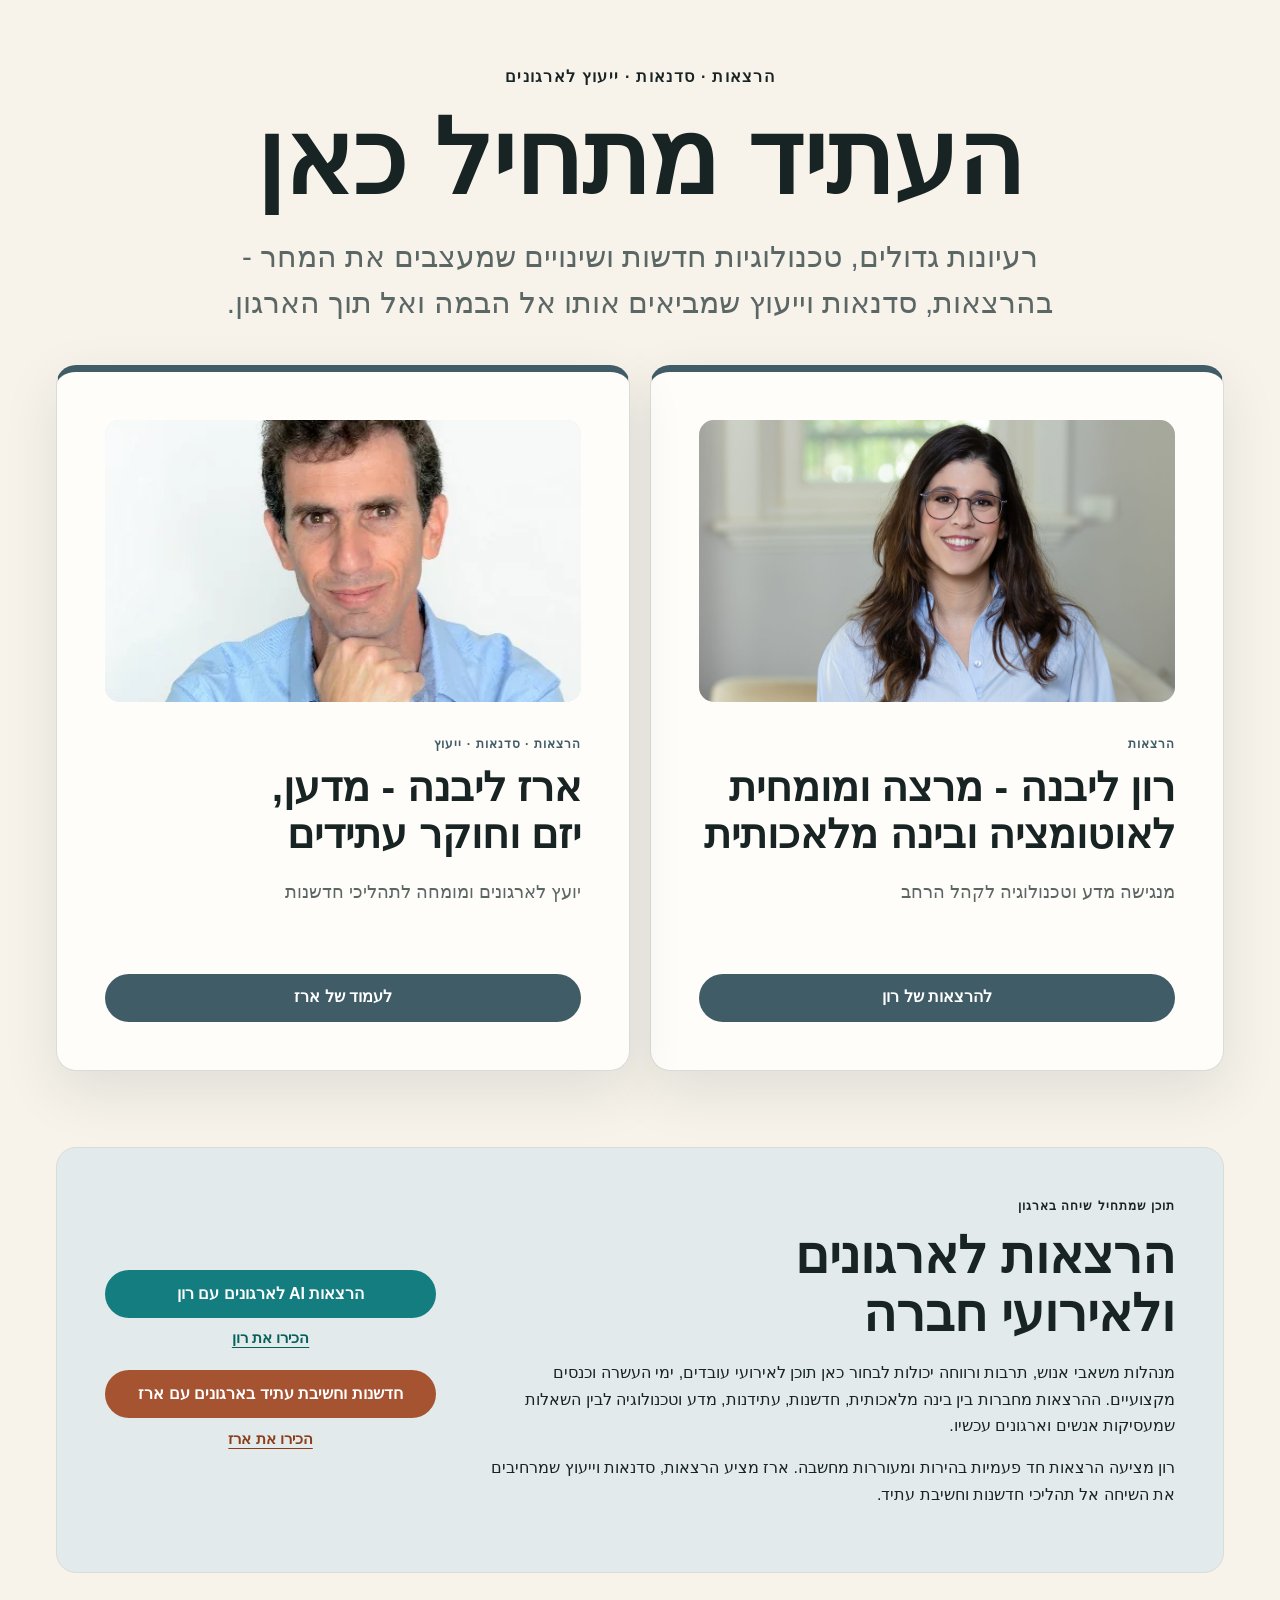
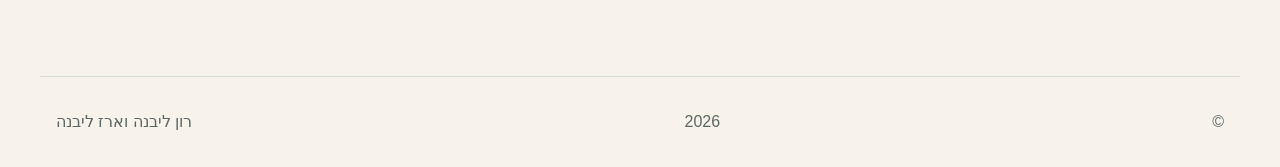
==== commit d517d23a: "fix: refine homepage organization actions" ====
--- a/index.html
+++ b/index.html
@@ -55,10 +55,14 @@
         <p>רון מציעה הרצאות חד פעמיות בהירות ומעוררות מחשבה. ארז מציע הרצאות, סדנאות וייעוץ שמרחיבים את השיחה אל תהליכי חדשנות וחשיבת עתיד.</p>
       </div>
       <div class="organization-events__actions" aria-label="בחירת מרצה לארגון">
-        <a class="button" href="/ron-livneh/ai-lectures-for-organizations/">הרצאות AI לארגונים עם רון</a>
-        <a class="button button--secondary" href="/erez-livneh/innovation-futures-for-organizations/">חדשנות ועתידנות עם ארז</a>
-        <a class="text-link" href="/ron-livneh/">לעמוד המלא של רון</a>
-        <a class="text-link" href="/erez-livneh/">לעמוד המלא של ארז</a>
+        <div class="organization-events__choice organization-events__choice--ron">
+          <a class="button" href="/ron-livneh/ai-lectures-for-organizations/">הרצאות AI לארגונים עם רון</a>
+          <a class="organization-events__profile-link" href="/ron-livneh/">הכירו את רון</a>
+        </div>
+        <div class="organization-events__choice organization-events__choice--erez">
+          <a class="button" href="/erez-livneh/innovation-futures-for-organizations/">חדשנות וחשיבת עתיד בארגונים עם ארז</a>
+          <a class="organization-events__profile-link" href="/erez-livneh/">הכירו את ארז</a>
+        </div>
       </div>
     </section>
   </main>
--- a/assets/css/styles.css
+++ b/assets/css/styles.css
@@ -143,9 +143,21 @@
 }
 .organization-events h2 { margin-block: 0.35rem 1rem; font-size: clamp(1.9rem, 4vw, 3.4rem); }
 .organization-events p:not(.eyebrow) { max-width: 52rem; }
-.organization-events__actions { display: grid; gap: 0.8rem; }
-.organization-events__actions .button { text-align: center; background: var(--gateway-accent); }
-.organization-events__actions .button--secondary { background: transparent; color: var(--ink); border: 1px solid var(--gateway-accent); }
+.organization-events__actions { display: grid; gap: 1.25rem; }
+.organization-events__choice { display: grid; gap: 0.45rem; text-align: center; }
+.organization-events__choice .button { width: 100%; margin: 0; text-align: center; }
+.organization-events__choice--ron .button { background: var(--ron); }
+.organization-events__choice--erez .button { background: var(--erez); }
+.organization-events__profile-link {
+  width: fit-content;
+  margin-inline: auto;
+  color: var(--muted);
+  font-size: 0.95rem;
+  font-weight: 700;
+  text-underline-offset: 0.25em;
+}
+.organization-events__choice--ron .organization-events__profile-link { color: #075f5b; }
+.organization-events__choice--erez .organization-events__profile-link { color: #8a3d18; }
 
 .hero,
 .story-section,
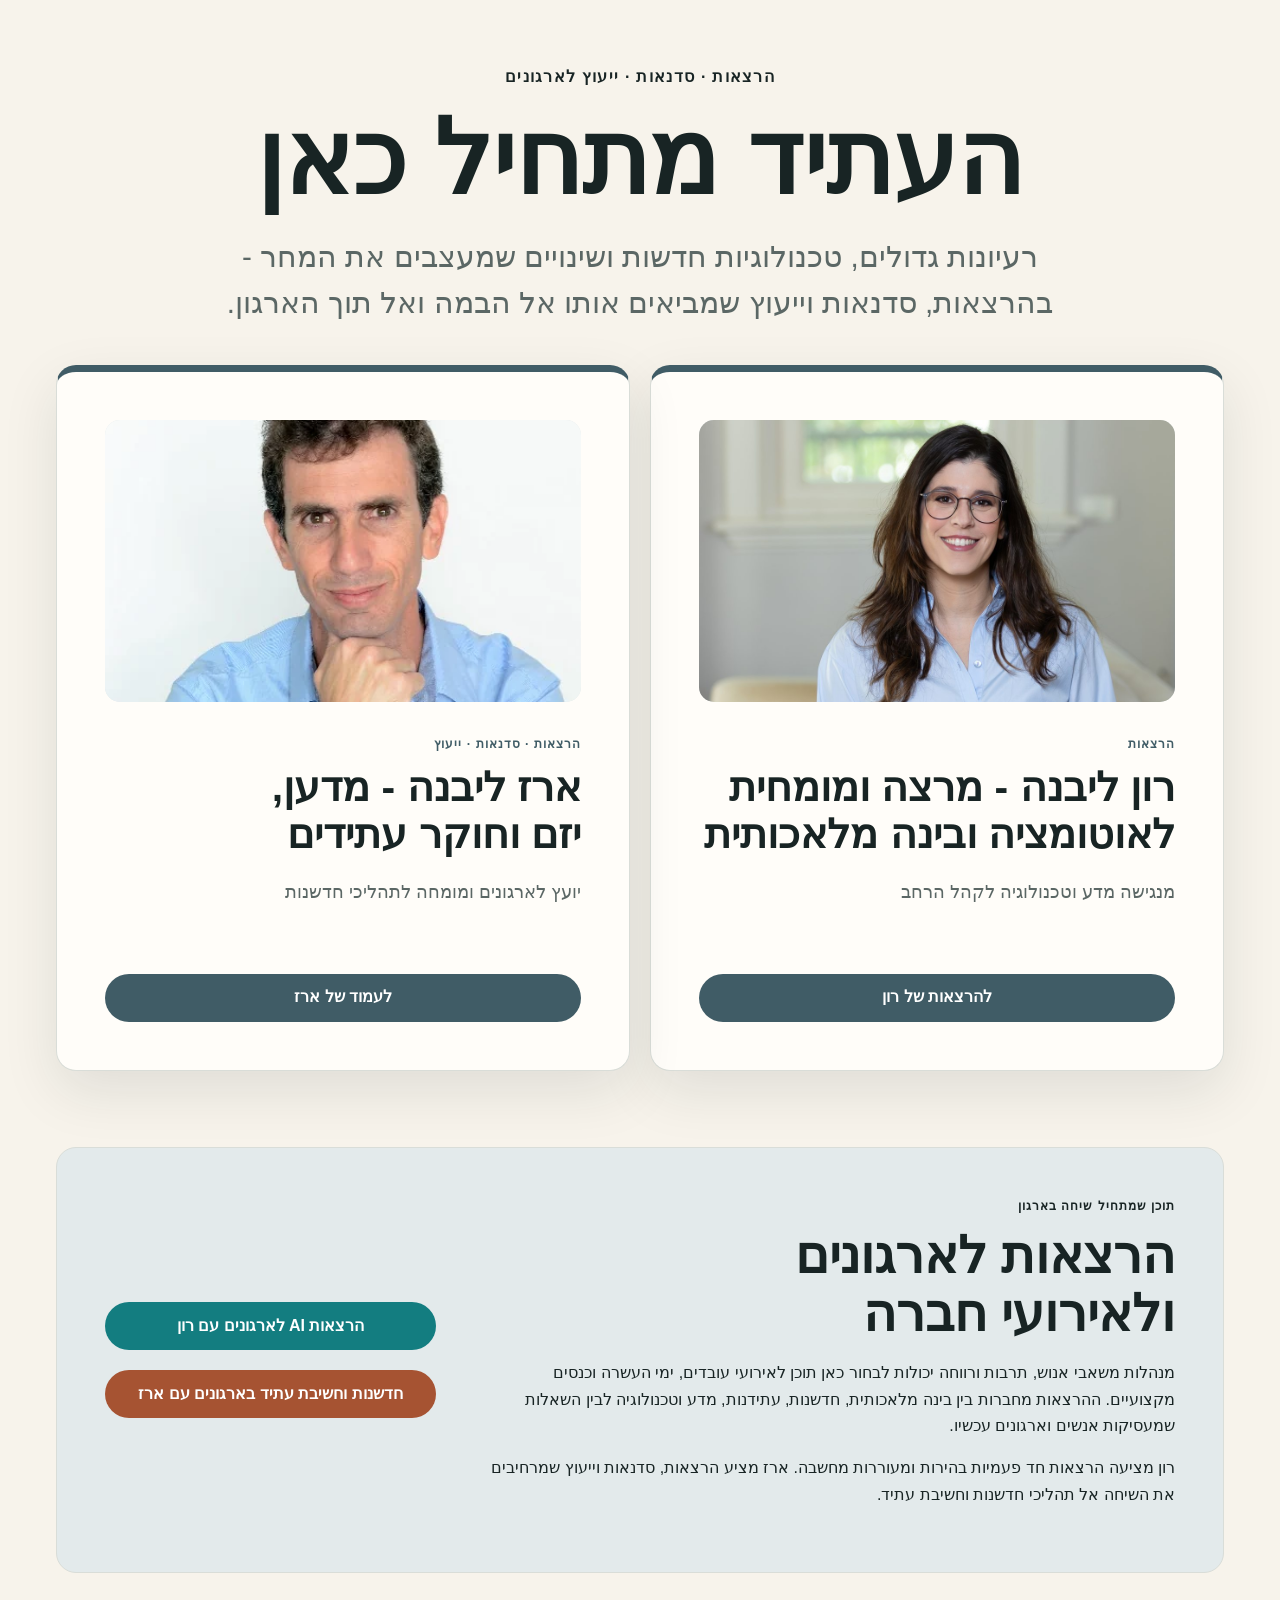
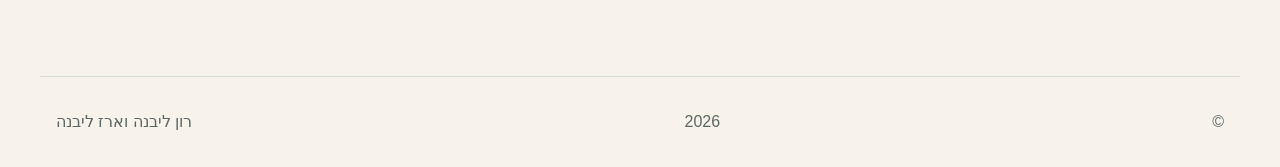
==== commit 68ad4b4a: "fix: remove redundant homepage profile links" ====
--- a/index.html
+++ b/index.html
@@ -57,11 +57,9 @@
       <div class="organization-events__actions" aria-label="בחירת מרצה לארגון">
         <div class="organization-events__choice organization-events__choice--ron">
           <a class="button" href="/ron-livneh/ai-lectures-for-organizations/">הרצאות AI לארגונים עם רון</a>
-          <a class="organization-events__profile-link" href="/ron-livneh/">הכירו את רון</a>
         </div>
         <div class="organization-events__choice organization-events__choice--erez">
           <a class="button" href="/erez-livneh/innovation-futures-for-organizations/">חדשנות וחשיבת עתיד בארגונים עם ארז</a>
-          <a class="organization-events__profile-link" href="/erez-livneh/">הכירו את ארז</a>
         </div>
       </div>
     </section>
--- a/assets/css/styles.css
+++ b/assets/css/styles.css
@@ -144,20 +144,10 @@
 .organization-events h2 { margin-block: 0.35rem 1rem; font-size: clamp(1.9rem, 4vw, 3.4rem); }
 .organization-events p:not(.eyebrow) { max-width: 52rem; }
 .organization-events__actions { display: grid; gap: 1.25rem; }
-.organization-events__choice { display: grid; gap: 0.45rem; text-align: center; }
+.organization-events__choice { display: grid; text-align: center; }
 .organization-events__choice .button { width: 100%; margin: 0; text-align: center; }
 .organization-events__choice--ron .button { background: var(--ron); }
 .organization-events__choice--erez .button { background: var(--erez); }
-.organization-events__profile-link {
-  width: fit-content;
-  margin-inline: auto;
-  color: var(--muted);
-  font-size: 0.95rem;
-  font-weight: 700;
-  text-underline-offset: 0.25em;
-}
-.organization-events__choice--ron .organization-events__profile-link { color: #075f5b; }
-.organization-events__choice--erez .organization-events__profile-link { color: #8a3d18; }
 
 .hero,
 .story-section,
